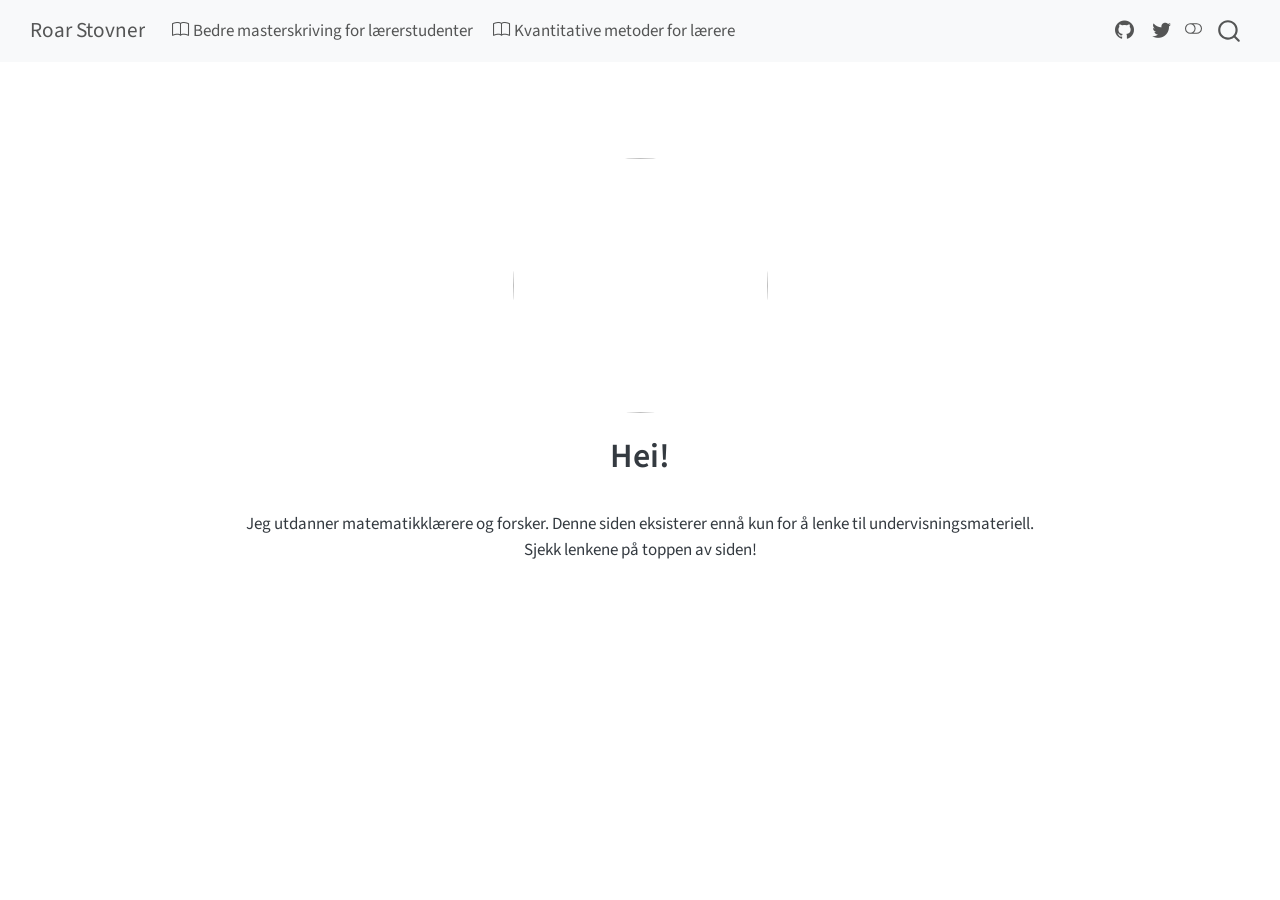
==== index.html @ 8e5c004b "Built site for gh-pages" ====
<!DOCTYPE html>
<html xmlns="http://www.w3.org/1999/xhtml" lang="en" xml:lang="en"><head>

<meta charset="utf-8">
<meta name="generator" content="quarto-1.9.37">

<meta name="viewport" content="width=device-width, initial-scale=1.0, user-scalable=yes">


<title>Roar Stovner</title>
<style>
/* Default styles provided by pandoc.
** See https://pandoc.org/MANUAL.html#variables-for-html for config info.
*/
code{white-space: pre-wrap;}
span.smallcaps{font-variant: small-caps;}
div.columns{display: flex; gap: min(4vw, 1.5em);}
div.column{flex: auto; overflow-x: auto;}
div.hanging-indent{margin-left: 1.5em; text-indent: -1.5em;}
ul.task-list{list-style: none;}
ul.task-list li input[type="checkbox"] {
  width: 0.8em;
  margin: 0 0.8em 0.2em -1em; /* quarto-specific, see https://github.com/quarto-dev/quarto-cli/issues/4556 */ 
  vertical-align: middle;
}
</style>


<script src="site_libs/quarto-nav/quarto-nav.js"></script>
<script src="site_libs/clipboard/clipboard.min.js"></script>
<script src="site_libs/quarto-search/autocomplete.umd.js"></script>
<script src="site_libs/quarto-search/fuse.min.js"></script>
<script src="site_libs/quarto-search/quarto-search.js"></script>
<meta name="quarto:offset" content="./">
<script src="site_libs/quarto-html/quarto.js" type="module"></script>
<script src="site_libs/quarto-html/tabsets/tabsets.js" type="module"></script>
<script src="site_libs/quarto-html/popper.min.js"></script>
<script src="site_libs/quarto-html/tippy.umd.min.js"></script>
<link href="site_libs/quarto-html/tippy.css" rel="stylesheet">
<link href="site_libs/quarto-html/quarto-syntax-highlighting-7f8f88aac4f3542376d5c11b86a4c14d.css" rel="stylesheet" class="quarto-color-scheme" id="quarto-text-highlighting-styles">
<link href="site_libs/quarto-html/quarto-syntax-highlighting-dark-d0ae9245876894da5ac7e18953ecc5cc.css" rel="stylesheet" class="quarto-color-scheme quarto-color-alternate" id="quarto-text-highlighting-styles">
<link href="site_libs/quarto-html/quarto-syntax-highlighting-7f8f88aac4f3542376d5c11b86a4c14d.css" rel="stylesheet" class="quarto-color-scheme-extra" id="quarto-text-highlighting-styles">
<script src="site_libs/bootstrap/bootstrap.min.js"></script>
<link href="site_libs/bootstrap/bootstrap-icons.css" rel="stylesheet">
<link href="site_libs/bootstrap/bootstrap-626e717eda2efb7db4370c2c33bdab78.min.css" rel="stylesheet" append-hash="true" class="quarto-color-scheme" id="quarto-bootstrap" data-mode="light">
<link href="site_libs/bootstrap/bootstrap-dark-c0b99498be2fe02b97cc7f84cbbf6b99.min.css" rel="stylesheet" append-hash="true" class="quarto-color-scheme quarto-color-alternate" id="quarto-bootstrap" data-mode="light">
<link href="site_libs/bootstrap/bootstrap-626e717eda2efb7db4370c2c33bdab78.min.css" rel="stylesheet" append-hash="true" class="quarto-color-scheme-extra" id="quarto-bootstrap" data-mode="light">
<script id="quarto-search-options" type="application/json">{
  "location": "navbar",
  "copy-button": false,
  "collapse-after": 3,
  "panel-placement": "end",
  "type": "overlay",
  "limit": 50,
  "keyboard-shortcut": [
    "f",
    "/",
    "s"
  ],
  "show-item-context": false,
  "language": {
    "search-no-results-text": "No results",
    "search-matching-documents-text": "matching documents",
    "search-copy-link-title": "Copy link to search",
    "search-hide-matches-text": "Hide additional matches",
    "search-more-match-text": "more match in this document",
    "search-more-matches-text": "more matches in this document",
    "search-clear-button-title": "Clear",
    "search-text-placeholder": "",
    "search-detached-cancel-button-title": "Cancel",
    "search-submit-button-title": "Submit",
    "search-label": "Search"
  }
}</script>
<script data-goatcounter="https://masterboka.goatcounter.com/count" async="" src="//gc.zgo.at/count.js"></script>


<link rel="stylesheet" href="styles.css">
</head>

<body class="nav-fixed fullcontent quarto-light"><script id="quarto-html-before-body" type="application/javascript">
    const toggleBodyColorMode = (bsSheetEl) => {
      const mode = bsSheetEl.getAttribute("data-mode");
      const bodyEl = window.document.querySelector("body");
      if (mode === "dark") {
        bodyEl.classList.add("quarto-dark");
        bodyEl.classList.remove("quarto-light");
      } else {
        bodyEl.classList.add("quarto-light");
        bodyEl.classList.remove("quarto-dark");
      }
    }
    const toggleBodyColorPrimary = () => {
      const bsSheetEl = window.document.querySelector("link#quarto-bootstrap:not([rel=disabled-stylesheet])");
      if (bsSheetEl) {
        toggleBodyColorMode(bsSheetEl);
      }
    }
    const setColorSchemeToggle = (alternate) => {
      const toggles = window.document.querySelectorAll('.quarto-color-scheme-toggle');
      for (let i=0; i < toggles.length; i++) {
        const toggle = toggles[i];
        if (toggle) {
          if (alternate) {
            toggle.classList.add("alternate");
          } else {
            toggle.classList.remove("alternate");
          }
        }
      }
    };
    const toggleColorMode = (alternate) => {
      // Switch the stylesheets
      const primaryStylesheets = window.document.querySelectorAll('link.quarto-color-scheme:not(.quarto-color-alternate)');
      const alternateStylesheets = window.document.querySelectorAll('link.quarto-color-scheme.quarto-color-alternate');
      manageTransitions('#quarto-margin-sidebar .nav-link', false);
      if (alternate) {
        // note: dark is layered on light, we don't disable primary!
        enableStylesheet(alternateStylesheets);
        for (const sheetNode of alternateStylesheets) {
          if (sheetNode.id === "quarto-bootstrap") {
            toggleBodyColorMode(sheetNode);
          }
        }
      } else {
        disableStylesheet(alternateStylesheets);
        enableStylesheet(primaryStylesheets)
        toggleBodyColorPrimary();
      }
      manageTransitions('#quarto-margin-sidebar .nav-link', true);
      // Switch the toggles
      setColorSchemeToggle(alternate)
      // Hack to workaround the fact that safari doesn't
      // properly recolor the scrollbar when toggling (#1455)
      if (navigator.userAgent.indexOf('Safari') > 0 && navigator.userAgent.indexOf('Chrome') == -1) {
        manageTransitions("body", false);
        window.scrollTo(0, 1);
        setTimeout(() => {
          window.scrollTo(0, 0);
          manageTransitions("body", true);
        }, 40);
      }
    }
    const disableStylesheet = (stylesheets) => {
      for (let i=0; i < stylesheets.length; i++) {
        const stylesheet = stylesheets[i];
        stylesheet.rel = 'disabled-stylesheet';
      }
    }
    const enableStylesheet = (stylesheets) => {
      for (let i=0; i < stylesheets.length; i++) {
        const stylesheet = stylesheets[i];
        if(stylesheet.rel !== 'stylesheet') { // for Chrome, which will still FOUC without this check
          stylesheet.rel = 'stylesheet';
        }
      }
    }
    const manageTransitions = (selector, allowTransitions) => {
      const els = window.document.querySelectorAll(selector);
      for (let i=0; i < els.length; i++) {
        const el = els[i];
        if (allowTransitions) {
          el.classList.remove('notransition');
        } else {
          el.classList.add('notransition');
        }
      }
    }
    const isFileUrl = () => {
      return window.location.protocol === 'file:';
    }
    const hasAlternateSentinel = () => {
      let styleSentinel = getColorSchemeSentinel();
      if (styleSentinel !== null) {
        return styleSentinel === "alternate";
      } else {
        return false;
      }
    }
    const setStyleSentinel = (alternate) => {
      const value = alternate ? "alternate" : "default";
      if (!isFileUrl()) {
        window.localStorage.setItem("quarto-color-scheme", value);
      } else {
        localAlternateSentinel = value;
      }
    }
    const getColorSchemeSentinel = () => {
      if (!isFileUrl()) {
        const storageValue = window.localStorage.getItem("quarto-color-scheme");
        return storageValue != null ? storageValue : localAlternateSentinel;
      } else {
        return localAlternateSentinel;
      }
    }
    const toggleGiscusIfUsed = (isAlternate, darkModeDefault) => {
      const baseTheme = document.querySelector('#giscus-base-theme')?.value ?? 'light';
      const alternateTheme = document.querySelector('#giscus-alt-theme')?.value ?? 'dark';
      let newTheme = '';
      if(authorPrefersDark) {
        newTheme = isAlternate ? baseTheme : alternateTheme;
      } else {
        newTheme = isAlternate ? alternateTheme : baseTheme;
      }
      const changeGiscusTheme = () => {
        // From: https://github.com/giscus/giscus/issues/336
        const sendMessage = (message) => {
          const iframe = document.querySelector('iframe.giscus-frame');
          if (!iframe) return;
          iframe.contentWindow.postMessage({ giscus: message }, 'https://giscus.app');
        }
        sendMessage({
          setConfig: {
            theme: newTheme
          }
        });
      }
      const isGiscussLoaded = window.document.querySelector('iframe.giscus-frame') !== null;
      if (isGiscussLoaded) {
        changeGiscusTheme();
      }
    };
    const authorPrefersDark = false;
    const darkModeDefault = authorPrefersDark;
      document.querySelector('link#quarto-text-highlighting-styles.quarto-color-scheme-extra').rel = 'disabled-stylesheet';
      document.querySelector('link#quarto-bootstrap.quarto-color-scheme-extra').rel = 'disabled-stylesheet';
    let localAlternateSentinel = darkModeDefault ? 'alternate' : 'default';
    // Dark / light mode switch
    window.quartoToggleColorScheme = () => {
      // Read the current dark / light value
      let toAlternate = !hasAlternateSentinel();
      toggleColorMode(toAlternate);
      setStyleSentinel(toAlternate);
      toggleGiscusIfUsed(toAlternate, darkModeDefault);
      window.dispatchEvent(new Event('resize'));
    };
    // Switch to dark mode if need be
    if (hasAlternateSentinel()) {
      toggleColorMode(true);
    } else {
      toggleColorMode(false);
    }
  </script>

<div id="quarto-search-results"></div>
  <header id="quarto-header" class="headroom fixed-top">
    <nav class="navbar navbar-expand-lg " data-bs-theme="dark">
      <div class="navbar-container container-fluid">
      <div class="navbar-brand-container mx-auto">
    <a class="navbar-brand" href="./index.html">
    <span class="navbar-title">Roar Stovner</span>
    </a>
  </div>
            <div id="quarto-search" class="" title="Search"></div>
          <button class="navbar-toggler" type="button" data-bs-toggle="collapse" data-bs-target="#navbarCollapse" aria-controls="navbarCollapse" role="menu" aria-expanded="false" aria-label="Toggle navigation" onclick="if (window.quartoToggleHeadroom) { window.quartoToggleHeadroom(); }">
  <span class="navbar-toggler-icon"></span>
</button>
          <div class="collapse navbar-collapse" id="navbarCollapse">
            <ul class="navbar-nav navbar-nav-scroll me-auto">
  <li class="nav-item">
    <a class="nav-link" href="https://robast.quarto.pub/masterboka/"> <i class="bi bi-book" role="img">
</i> 
<span class="menu-text">Bedre masterskriving for lærerstudenter</span></a>
  </li>  
  <li class="nav-item">
    <a class="nav-link" href="https://kvant.roarstovner.no"> <i class="bi bi-book" role="img">
</i> 
<span class="menu-text">Kvantitative metoder for lærere</span></a>
  </li>  
</ul>
            <ul class="navbar-nav navbar-nav-scroll ms-auto">
  <li class="nav-item compact">
    <a class="nav-link" href="https://github.com/roarstovner"> <i class="bi bi-github" role="img">
</i> 
<span class="menu-text"></span></a>
  </li>  
  <li class="nav-item compact">
    <a class="nav-link" href="https://bsky.app/profile/roarstovner.bsky.social"> <i class="bi bi-twitter" role="img">
</i> 
<span class="menu-text"></span></a>
  </li>  
</ul>
          </div> <!-- /navcollapse -->
            <div class="quarto-navbar-tools">
  <a href="" class="quarto-color-scheme-toggle quarto-navigation-tool  px-1" onclick="window.quartoToggleColorScheme(); return false;" title="Toggle dark mode"><i class="bi"></i></a>
</div>
      </div> <!-- /container-fluid -->
    </nav>
</header>
<!-- content -->
<div id="quarto-content" class="quarto-container page-columns page-rows-contents page-layout-article page-navbar">
<!-- sidebar -->
<!-- margin-sidebar -->
    
<!-- main -->
<div class="quarto-about-jolla">
  <img src="roarbs-press-crop.jpg" class="about-image
  round " style="height: 15em; width: 15em;">
 <header id="title-block-header" class="quarto-title-block default">
<div class="quarto-title">
<h1 class="title">Hei!</h1>
</div>
<div class="quarto-title-meta">
  </div>
</header><main class="content" id="quarto-document-content">

<p>Jeg utdanner matematikklærere og forsker. Denne siden eksisterer ennå kun for å lenke til undervisningsmateriell. Sjekk lenkene på toppen av siden!</p>


</main>  
</div>
 <!-- /main -->
<script id="quarto-html-after-body" type="application/javascript">
  window.document.addEventListener("DOMContentLoaded", function (event) {
    // Ensure there is a toggle, if there isn't float one in the top right
    if (window.document.querySelector('.quarto-color-scheme-toggle') === null) {
      const a = window.document.createElement('a');
      a.classList.add('top-right');
      a.classList.add('quarto-color-scheme-toggle');
      a.href = "";
      a.onclick = function() { try { window.quartoToggleColorScheme(); } catch {} return false; };
      const i = window.document.createElement("i");
      i.classList.add('bi');
      a.appendChild(i);
      window.document.body.appendChild(a);
    }
    setColorSchemeToggle(hasAlternateSentinel())
    const isCodeAnnotation = (el) => {
      for (const clz of el.classList) {
        if (clz.startsWith('code-annotation-')) {                     
          return true;
        }
      }
      return false;
    }
    const onCopySuccess = function(e) {
      // button target
      const button = e.trigger;
      // don't keep focus
      button.blur();
      // flash "checked"
      button.classList.add('code-copy-button-checked');
      var currentTitle = button.getAttribute("title");
      button.setAttribute("title", "Copied!");
      let tooltip;
      if (window.bootstrap) {
        button.setAttribute("data-bs-toggle", "tooltip");
        button.setAttribute("data-bs-placement", "left");
        button.setAttribute("data-bs-title", "Copied!");
        tooltip = new bootstrap.Tooltip(button, 
          { trigger: "manual", 
            customClass: "code-copy-button-tooltip",
            offset: [0, -8]});
        tooltip.show();    
      }
      setTimeout(function() {
        if (tooltip) {
          tooltip.hide();
          button.removeAttribute("data-bs-title");
          button.removeAttribute("data-bs-toggle");
          button.removeAttribute("data-bs-placement");
        }
        button.setAttribute("title", currentTitle);
        button.classList.remove('code-copy-button-checked');
      }, 1000);
      // clear code selection
      e.clearSelection();
    }
    const getTextToCopy = function(trigger) {
      const outerScaffold = trigger.parentElement.cloneNode(true);
      const codeEl = outerScaffold.querySelector('code');
      for (const childEl of codeEl.children) {
        if (isCodeAnnotation(childEl)) {
          childEl.remove();
        }
      }
      return codeEl.innerText;
    }
    const clipboard = new window.ClipboardJS('.code-copy-button:not([data-in-quarto-modal])', {
      text: getTextToCopy
    });
    clipboard.on('success', onCopySuccess);
    if (window.document.getElementById('quarto-embedded-source-code-modal')) {
      const clipboardModal = new window.ClipboardJS('.code-copy-button[data-in-quarto-modal]', {
        text: getTextToCopy,
        container: window.document.getElementById('quarto-embedded-source-code-modal')
      });
      clipboardModal.on('success', onCopySuccess);
    }
      var localhostRegex = new RegExp(/^(?:http|https):\/\/localhost\:?[0-9]*\//);
      var mailtoRegex = new RegExp(/^mailto:/);
        var filterRegex = new RegExp("https:\/\/roarstovner\.no");
      var isInternal = (href) => {
          return filterRegex.test(href) || localhostRegex.test(href) || mailtoRegex.test(href);
      }
      // Inspect non-navigation links and adorn them if external
     var links = window.document.querySelectorAll('a[href]:not(.nav-link):not(.navbar-brand):not(.toc-action):not(.sidebar-link):not(.sidebar-item-toggle):not(.pagination-link):not(.no-external):not([aria-hidden]):not(.dropdown-item):not(.quarto-navigation-tool):not(.about-link)');
      for (var i=0; i<links.length; i++) {
        const link = links[i];
        if (!isInternal(link.href)) {
          // undo the damage that might have been done by quarto-nav.js in the case of
          // links that we want to consider external
          if (link.dataset.originalHref !== undefined) {
            link.href = link.dataset.originalHref;
          }
        }
      }
    function tippyHover(el, contentFn, onTriggerFn, onUntriggerFn) {
      const config = {
        allowHTML: true,
        maxWidth: 500,
        delay: 100,
        arrow: false,
        appendTo: function(el) {
            return el.parentElement;
        },
        interactive: true,
        interactiveBorder: 10,
        theme: 'quarto',
        placement: 'bottom-start',
      };
      if (contentFn) {
        config.content = contentFn;
      }
      if (onTriggerFn) {
        config.onTrigger = onTriggerFn;
      }
      if (onUntriggerFn) {
        config.onUntrigger = onUntriggerFn;
      }
      window.tippy(el, config); 
    }
    const noterefs = window.document.querySelectorAll('a[role="doc-noteref"]');
    for (var i=0; i<noterefs.length; i++) {
      const ref = noterefs[i];
      tippyHover(ref, function() {
        // use id or data attribute instead here
        let href = ref.getAttribute('data-footnote-href') || ref.getAttribute('href');
        try { href = new URL(href).hash; } catch {}
        const id = href.replace(/^#\/?/, "");
        const note = window.document.getElementById(id);
        if (note) {
          return note.innerHTML;
        } else {
          return "";
        }
      });
    }
    const xrefs = window.document.querySelectorAll('a.quarto-xref');
    const processXRef = (id, note) => {
      // Strip column container classes
      const stripColumnClz = (el) => {
        el.classList.remove("page-full", "page-columns");
        if (el.children) {
          for (const child of el.children) {
            stripColumnClz(child);
          }
        }
      }
      stripColumnClz(note)
      if (id === null || id.startsWith('sec-')) {
        // Special case sections, only their first couple elements
        const container = document.createElement("div");
        if (note.children && note.children.length > 2) {
          container.appendChild(note.children[0].cloneNode(true));
          for (let i = 1; i < note.children.length; i++) {
            const child = note.children[i];
            if (child.tagName === "P" && child.innerText === "") {
              continue;
            } else {
              container.appendChild(child.cloneNode(true));
              break;
            }
          }
          if (window.Quarto?.typesetMath) {
            window.Quarto.typesetMath(container);
          }
          return container.innerHTML
        } else {
          if (window.Quarto?.typesetMath) {
            window.Quarto.typesetMath(note);
          }
          return note.innerHTML;
        }
      } else {
        // Remove any anchor links if they are present
        const anchorLink = note.querySelector('a.anchorjs-link');
        if (anchorLink) {
          anchorLink.remove();
        }
        if (window.Quarto?.typesetMath) {
          window.Quarto.typesetMath(note);
        }
        if (note.classList.contains("callout")) {
          return note.outerHTML;
        } else {
          return note.innerHTML;
        }
      }
    }
    for (var i=0; i<xrefs.length; i++) {
      const xref = xrefs[i];
      tippyHover(xref, undefined, function(instance) {
        instance.disable();
        let url = xref.getAttribute('href');
        let hash = undefined; 
        if (url.startsWith('#')) {
          hash = url;
        } else {
          try { hash = new URL(url).hash; } catch {}
        }
        if (hash) {
          const id = hash.replace(/^#\/?/, "");
          const note = window.document.getElementById(id);
          if (note !== null) {
            try {
              const html = processXRef(id, note.cloneNode(true));
              instance.setContent(html);
            } finally {
              instance.enable();
              instance.show();
            }
          } else {
            // See if we can fetch this
            fetch(url.split('#')[0])
            .then(res => res.text())
            .then(html => {
              const parser = new DOMParser();
              const htmlDoc = parser.parseFromString(html, "text/html");
              const note = htmlDoc.getElementById(id);
              if (note !== null) {
                const html = processXRef(id, note);
                instance.setContent(html);
              } 
            }).finally(() => {
              instance.enable();
              instance.show();
            });
          }
        } else {
          // See if we can fetch a full url (with no hash to target)
          // This is a special case and we should probably do some content thinning / targeting
          fetch(url)
          .then(res => res.text())
          .then(html => {
            const parser = new DOMParser();
            const htmlDoc = parser.parseFromString(html, "text/html");
            const note = htmlDoc.querySelector('main.content');
            if (note !== null) {
              // This should only happen for chapter cross references
              // (since there is no id in the URL)
              // remove the first header
              if (note.children.length > 0 && note.children[0].tagName === "HEADER") {
                note.children[0].remove();
              }
              const html = processXRef(null, note);
              instance.setContent(html);
            } 
          }).finally(() => {
            instance.enable();
            instance.show();
          });
        }
      }, function(instance) {
      });
    }
        let selectedAnnoteEl;
        const selectorForAnnotation = ( cell, annotation) => {
          let cellAttr = 'data-code-cell="' + cell + '"';
          let lineAttr = 'data-code-annotation="' +  annotation + '"';
          const selector = 'span[' + cellAttr + '][' + lineAttr + ']';
          return selector;
        }
        const selectCodeLines = (annoteEl) => {
          const doc = window.document;
          const targetCell = annoteEl.getAttribute("data-target-cell");
          const targetAnnotation = annoteEl.getAttribute("data-target-annotation");
          const annoteSpan = window.document.querySelector(selectorForAnnotation(targetCell, targetAnnotation));
          const lines = annoteSpan.getAttribute("data-code-lines").split(",");
          const lineIds = lines.map((line) => {
            return targetCell + "-" + line;
          })
          let top = null;
          let height = null;
          let parent = null;
          if (lineIds.length > 0) {
              //compute the position of the single el (top and bottom and make a div)
              const el = window.document.getElementById(lineIds[0]);
              top = el.offsetTop;
              height = el.offsetHeight;
              parent = el.parentElement.parentElement;
            if (lineIds.length > 1) {
              const lastEl = window.document.getElementById(lineIds[lineIds.length - 1]);
              const bottom = lastEl.offsetTop + lastEl.offsetHeight;
              height = bottom - top;
            }
            if (top !== null && height !== null && parent !== null) {
              // cook up a div (if necessary) and position it 
              let div = window.document.getElementById("code-annotation-line-highlight");
              if (div === null) {
                div = window.document.createElement("div");
                div.setAttribute("id", "code-annotation-line-highlight");
                div.style.position = 'absolute';
                parent.appendChild(div);
              }
              div.style.top = top - 2 + "px";
              div.style.height = height + 4 + "px";
              div.style.left = 0;
              let gutterDiv = window.document.getElementById("code-annotation-line-highlight-gutter");
              if (gutterDiv === null) {
                gutterDiv = window.document.createElement("div");
                gutterDiv.setAttribute("id", "code-annotation-line-highlight-gutter");
                gutterDiv.style.position = 'absolute';
                const codeCell = window.document.getElementById(targetCell);
                const gutter = codeCell.querySelector('.code-annotation-gutter');
                gutter.appendChild(gutterDiv);
              }
              gutterDiv.style.top = top - 2 + "px";
              gutterDiv.style.height = height + 4 + "px";
            }
            selectedAnnoteEl = annoteEl;
          }
        };
        const unselectCodeLines = () => {
          const elementsIds = ["code-annotation-line-highlight", "code-annotation-line-highlight-gutter"];
          elementsIds.forEach((elId) => {
            const div = window.document.getElementById(elId);
            if (div) {
              div.remove();
            }
          });
          selectedAnnoteEl = undefined;
        };
          // Handle positioning of the toggle
      window.addEventListener(
        "resize",
        throttle(() => {
          elRect = undefined;
          if (selectedAnnoteEl) {
            selectCodeLines(selectedAnnoteEl);
          }
        }, 10)
      );
      function throttle(fn, ms) {
      let throttle = false;
      let timer;
        return (...args) => {
          if(!throttle) { // first call gets through
              fn.apply(this, args);
              throttle = true;
          } else { // all the others get throttled
              if(timer) clearTimeout(timer); // cancel #2
              timer = setTimeout(() => {
                fn.apply(this, args);
                timer = throttle = false;
              }, ms);
          }
        };
      }
        // Attach click handler to the DT
        const annoteDls = window.document.querySelectorAll('dt[data-target-cell]');
        for (const annoteDlNode of annoteDls) {
          annoteDlNode.addEventListener('click', (event) => {
            const clickedEl = event.target;
            if (clickedEl !== selectedAnnoteEl) {
              unselectCodeLines();
              const activeEl = window.document.querySelector('dt[data-target-cell].code-annotation-active');
              if (activeEl) {
                activeEl.classList.remove('code-annotation-active');
              }
              selectCodeLines(clickedEl);
              clickedEl.classList.add('code-annotation-active');
            } else {
              // Unselect the line
              unselectCodeLines();
              clickedEl.classList.remove('code-annotation-active');
            }
          });
        }
    const findCites = (el) => {
      const parentEl = el.parentElement;
      if (parentEl) {
        const cites = parentEl.dataset.cites;
        if (cites) {
          return {
            el,
            cites: cites.split(' ')
          };
        } else {
          return findCites(el.parentElement)
        }
      } else {
        return undefined;
      }
    };
    var bibliorefs = window.document.querySelectorAll('a[role="doc-biblioref"]');
    for (var i=0; i<bibliorefs.length; i++) {
      const ref = bibliorefs[i];
      const citeInfo = findCites(ref);
      if (citeInfo) {
        tippyHover(citeInfo.el, function() {
          var popup = window.document.createElement('div');
          citeInfo.cites.forEach(function(cite) {
            var citeDiv = window.document.createElement('div');
            citeDiv.classList.add('hanging-indent');
            citeDiv.classList.add('csl-entry');
            var biblioDiv = window.document.getElementById('ref-' + cite);
            if (biblioDiv) {
              citeDiv.innerHTML = biblioDiv.innerHTML;
            }
            popup.appendChild(citeDiv);
          });
          return popup.innerHTML;
        });
      }
    }
  });
  </script>
</div> <!-- /content -->




</body></html>
---- site_libs/quarto-html/quarto-syntax-highlighting-7f8f88aac4f3542376d5c11b86a4c14d.css ----
/* quarto syntax highlight colors */
:root {
  --quarto-hl-ot-color: #003B4F;
  --quarto-hl-at-color: #657422;
  --quarto-hl-ss-color: #20794D;
  --quarto-hl-an-color: #5E5E5E;
  --quarto-hl-fu-color: #4758AB;
  --quarto-hl-st-color: #20794D;
  --quarto-hl-cf-color: #003B4F;
  --quarto-hl-op-color: #5E5E5E;
  --quarto-hl-er-color: #AD0000;
  --quarto-hl-bn-color: #AD0000;
  --quarto-hl-al-color: #AD0000;
  --quarto-hl-va-color: #111111;
  --quarto-hl-bu-color: inherit;
  --quarto-hl-ex-color: inherit;
  --quarto-hl-pp-color: #AD0000;
  --quarto-hl-in-color: #5E5E5E;
  --quarto-hl-vs-color: #20794D;
  --quarto-hl-wa-color: #5E5E5E;
  --quarto-hl-do-color: #5E5E5E;
  --quarto-hl-im-color: #00769E;
  --quarto-hl-ch-color: #20794D;
  --quarto-hl-dt-color: #AD0000;
  --quarto-hl-fl-color: #AD0000;
  --quarto-hl-co-color: #5E5E5E;
  --quarto-hl-cv-color: #5E5E5E;
  --quarto-hl-cn-color: #8f5902;
  --quarto-hl-sc-color: #5E5E5E;
  --quarto-hl-dv-color: #AD0000;
  --quarto-hl-kw-color: #003B4F;
}

/* other quarto variables */
:root {
  --quarto-font-monospace: SFMono-Regular, Menlo, Monaco, Consolas, "Liberation Mono", "Courier New", monospace;
}

/* syntax highlight based on Pandoc's rules */
pre > code.sourceCode > span {
  color: #003B4F;
}

code.sourceCode > span {
  color: #003B4F;
}

div.sourceCode,
div.sourceCode pre.sourceCode {
  color: #003B4F;
}

/* Normal */
code span {
  color: #003B4F;
}

/* Alert */
code span.al {
  color: #AD0000;
  font-style: inherit;
}

/* Annotation */
code span.an {
  color: #5E5E5E;
  font-style: inherit;
}

/* Attribute */
code span.at {
  color: #657422;
  font-style: inherit;
}

/* BaseN */
code span.bn {
  color: #AD0000;
  font-style: inherit;
}

/* BuiltIn */
code span.bu {
  font-style: inherit;
}

/* ControlFlow */
code span.cf {
  color: #003B4F;
  font-weight: bold;
  font-style: inherit;
}

/* Char */
code span.ch {
  color: #20794D;
  font-style: inherit;
}

/* Constant */
code span.cn {
  color: #8f5902;
  font-style: inherit;
}

/* Comment */
code span.co {
  color: #5E5E5E;
  font-style: inherit;
}

/* CommentVar */
code span.cv {
  color: #5E5E5E;
  font-style: italic;
}

/* Documentation */
code span.do {
  color: #5E5E5E;
  font-style: italic;
}

/* DataType */
code span.dt {
  color: #AD0000;
  font-style: inherit;
}

/* DecVal */
code span.dv {
  color: #AD0000;
  font-style: inherit;
}

/* Error */
code span.er {
  color: #AD0000;
  font-style: inherit;
}

/* Extension */
code span.ex {
  font-style: inherit;
}

/* Float */
code span.fl {
  color: #AD0000;
  font-style: inherit;
}

/* Function */
code span.fu {
  color: #4758AB;
  font-style: inherit;
}

/* Import */
code span.im {
  color: #00769E;
  font-style: inherit;
}

/* Information */
code span.in {
  color: #5E5E5E;
  font-style: inherit;
}

/* Keyword */
code span.kw {
  color: #003B4F;
  font-weight: bold;
  font-style: inherit;
}

/* Operator */
code span.op {
  color: #5E5E5E;
  font-style: inherit;
}

/* Other */
code span.ot {
  color: #003B4F;
  font-style: inherit;
}

/* Preprocessor */
code span.pp {
  color: #AD0000;
  font-style: inherit;
}

/* SpecialChar */
code span.sc {
  color: #5E5E5E;
  font-style: inherit;
}

/* SpecialString */
code span.ss {
  color: #20794D;
  font-style: inherit;
}

/* String */
code span.st {
  color: #20794D;
  font-style: inherit;
}

/* Variable */
code span.va {
  color: #111111;
  font-style: inherit;
}

/* VerbatimString */
code span.vs {
  color: #20794D;
  font-style: inherit;
}

/* Warning */
code span.wa {
  color: #5E5E5E;
  font-style: italic;
}

.prevent-inlining {
  content: "</";
}

/*# sourceMappingURL=789ad8cd35626ba772517505b42a116e.css.map */
---- site_libs/quarto-html/quarto-syntax-highlighting-dark-d0ae9245876894da5ac7e18953ecc5cc.css ----
/* quarto syntax highlight colors */
:root {
  --quarto-hl-al-color: #f07178;
  --quarto-hl-an-color: #d4d0ab;
  --quarto-hl-at-color: #00e0e0;
  --quarto-hl-bn-color: #d4d0ab;
  --quarto-hl-bu-color: #abe338;
  --quarto-hl-ch-color: #abe338;
  --quarto-hl-co-color: #f8f8f2;
  --quarto-hl-cv-color: #ffd700;
  --quarto-hl-cn-color: #ffd700;
  --quarto-hl-cf-color: #ffa07a;
  --quarto-hl-dt-color: #ffa07a;
  --quarto-hl-dv-color: #d4d0ab;
  --quarto-hl-do-color: #f8f8f2;
  --quarto-hl-er-color: #f07178;
  --quarto-hl-ex-color: #00e0e0;
  --quarto-hl-fl-color: #d4d0ab;
  --quarto-hl-fu-color: #ffa07a;
  --quarto-hl-im-color: #abe338;
  --quarto-hl-in-color: #d4d0ab;
  --quarto-hl-kw-color: #ffa07a;
  --quarto-hl-op-color: #ffa07a;
  --quarto-hl-ot-color: #00e0e0;
  --quarto-hl-pp-color: #dcc6e0;
  --quarto-hl-re-color: #00e0e0;
  --quarto-hl-sc-color: #abe338;
  --quarto-hl-ss-color: #abe338;
  --quarto-hl-st-color: #abe338;
  --quarto-hl-va-color: #00e0e0;
  --quarto-hl-vs-color: #abe338;
  --quarto-hl-wa-color: #dcc6e0;
}

/* other quarto variables */
:root {
  --quarto-font-monospace: SFMono-Regular, Menlo, Monaco, Consolas, "Liberation Mono", "Courier New", monospace;
}

/* syntax highlight based on Pandoc's rules */
pre > code.sourceCode > span {
  color: #f8f8f2;
}

code.sourceCode > span {
  color: #f8f8f2;
}

div.sourceCode,
div.sourceCode pre.sourceCode {
  color: #f8f8f2;
}

/* Normal */
code span {
  color: #f8f8f2;
}

/* Alert */
code span.al {
  color: #f07178;
}

/* Annotation */
code span.an {
  color: #d4d0ab;
}

/* Attribute */
code span.at {
  color: #00e0e0;
}

/* BaseN */
code span.bn {
  color: #d4d0ab;
}

/* BuiltIn */
code span.bu {
  color: #abe338;
}

/* ControlFlow */
code span.cf {
  font-weight: bold;
  color: #ffa07a;
}

/* Char */
code span.ch {
  color: #abe338;
}

/* Constant */
code span.cn {
  color: #ffd700;
}

/* Comment */
code span.co {
  font-style: italic;
  color: #f8f8f2;
}

/* CommentVar */
code span.cv {
  color: #ffd700;
}

/* Documentation */
code span.do {
  color: #f8f8f2;
}

/* DataType */
code span.dt {
  color: #ffa07a;
}

/* DecVal */
code span.dv {
  color: #d4d0ab;
}

/* Error */
code span.er {
  color: #f07178;
  text-decoration: underline;
}

/* Extension */
code span.ex {
  font-weight: bold;
  color: #00e0e0;
}

/* Float */
code span.fl {
  color: #d4d0ab;
}

/* Function */
code span.fu {
  color: #ffa07a;
}

/* Import */
code span.im {
  color: #abe338;
}

/* Information */
code span.in {
  color: #d4d0ab;
}

/* Keyword */
code span.kw {
  font-weight: bold;
  color: #ffa07a;
}

/* Operator */
code span.op {
  color: #ffa07a;
}

/* Other */
code span.ot {
  color: #00e0e0;
}

/* Preprocessor */
code span.pp {
  color: #dcc6e0;
}

/* RegionMarker */
code span.re {
  background-color: #f8f8f2;
  color: #00e0e0;
}

/* SpecialChar */
code span.sc {
  color: #abe338;
}

/* SpecialString */
code span.ss {
  color: #abe338;
}

/* String */
code span.st {
  color: #abe338;
}

/* Variable */
code span.va {
  color: #00e0e0;
}

/* VerbatimString */
code span.vs {
  color: #abe338;
}

/* Warning */
code span.wa {
  color: #dcc6e0;
}

.prevent-inlining {
  content: "</";
}

/*# sourceMappingURL=e2dac9153eaf3c552d5043f9565d03d7.css.map */
---- site_libs/quarto-html/quarto-syntax-highlighting-7f8f88aac4f3542376d5c11b86a4c14d.css ----
/* quarto syntax highlight colors */
:root {
  --quarto-hl-ot-color: #003B4F;
  --quarto-hl-at-color: #657422;
  --quarto-hl-ss-color: #20794D;
  --quarto-hl-an-color: #5E5E5E;
  --quarto-hl-fu-color: #4758AB;
  --quarto-hl-st-color: #20794D;
  --quarto-hl-cf-color: #003B4F;
  --quarto-hl-op-color: #5E5E5E;
  --quarto-hl-er-color: #AD0000;
  --quarto-hl-bn-color: #AD0000;
  --quarto-hl-al-color: #AD0000;
  --quarto-hl-va-color: #111111;
  --quarto-hl-bu-color: inherit;
  --quarto-hl-ex-color: inherit;
  --quarto-hl-pp-color: #AD0000;
  --quarto-hl-in-color: #5E5E5E;
  --quarto-hl-vs-color: #20794D;
  --quarto-hl-wa-color: #5E5E5E;
  --quarto-hl-do-color: #5E5E5E;
  --quarto-hl-im-color: #00769E;
  --quarto-hl-ch-color: #20794D;
  --quarto-hl-dt-color: #AD0000;
  --quarto-hl-fl-color: #AD0000;
  --quarto-hl-co-color: #5E5E5E;
  --quarto-hl-cv-color: #5E5E5E;
  --quarto-hl-cn-color: #8f5902;
  --quarto-hl-sc-color: #5E5E5E;
  --quarto-hl-dv-color: #AD0000;
  --quarto-hl-kw-color: #003B4F;
}

/* other quarto variables */
:root {
  --quarto-font-monospace: SFMono-Regular, Menlo, Monaco, Consolas, "Liberation Mono", "Courier New", monospace;
}

/* syntax highlight based on Pandoc's rules */
pre > code.sourceCode > span {
  color: #003B4F;
}

code.sourceCode > span {
  color: #003B4F;
}

div.sourceCode,
div.sourceCode pre.sourceCode {
  color: #003B4F;
}

/* Normal */
code span {
  color: #003B4F;
}

/* Alert */
code span.al {
  color: #AD0000;
  font-style: inherit;
}

/* Annotation */
code span.an {
  color: #5E5E5E;
  font-style: inherit;
}

/* Attribute */
code span.at {
  color: #657422;
  font-style: inherit;
}

/* BaseN */
code span.bn {
  color: #AD0000;
  font-style: inherit;
}

/* BuiltIn */
code span.bu {
  font-style: inherit;
}

/* ControlFlow */
code span.cf {
  color: #003B4F;
  font-weight: bold;
  font-style: inherit;
}

/* Char */
code span.ch {
  color: #20794D;
  font-style: inherit;
}

/* Constant */
code span.cn {
  color: #8f5902;
  font-style: inherit;
}

/* Comment */
code span.co {
  color: #5E5E5E;
  font-style: inherit;
}

/* CommentVar */
code span.cv {
  color: #5E5E5E;
  font-style: italic;
}

/* Documentation */
code span.do {
  color: #5E5E5E;
  font-style: italic;
}

/* DataType */
code span.dt {
  color: #AD0000;
  font-style: inherit;
}

/* DecVal */
code span.dv {
  color: #AD0000;
  font-style: inherit;
}

/* Error */
code span.er {
  color: #AD0000;
  font-style: inherit;
}

/* Extension */
code span.ex {
  font-style: inherit;
}

/* Float */
code span.fl {
  color: #AD0000;
  font-style: inherit;
}

/* Function */
code span.fu {
  color: #4758AB;
  font-style: inherit;
}

/* Import */
code span.im {
  color: #00769E;
  font-style: inherit;
}

/* Information */
code span.in {
  color: #5E5E5E;
  font-style: inherit;
}

/* Keyword */
code span.kw {
  color: #003B4F;
  font-weight: bold;
  font-style: inherit;
}

/* Operator */
code span.op {
  color: #5E5E5E;
  font-style: inherit;
}

/* Other */
code span.ot {
  color: #003B4F;
  font-style: inherit;
}

/* Preprocessor */
code span.pp {
  color: #AD0000;
  font-style: inherit;
}

/* SpecialChar */
code span.sc {
  color: #5E5E5E;
  font-style: inherit;
}

/* SpecialString */
code span.ss {
  color: #20794D;
  font-style: inherit;
}

/* String */
code span.st {
  color: #20794D;
  font-style: inherit;
}

/* Variable */
code span.va {
  color: #111111;
  font-style: inherit;
}

/* VerbatimString */
code span.vs {
  color: #20794D;
  font-style: inherit;
}

/* Warning */
code span.wa {
  color: #5E5E5E;
  font-style: italic;
}

.prevent-inlining {
  content: "</";
}

/*# sourceMappingURL=789ad8cd35626ba772517505b42a116e.css.map */
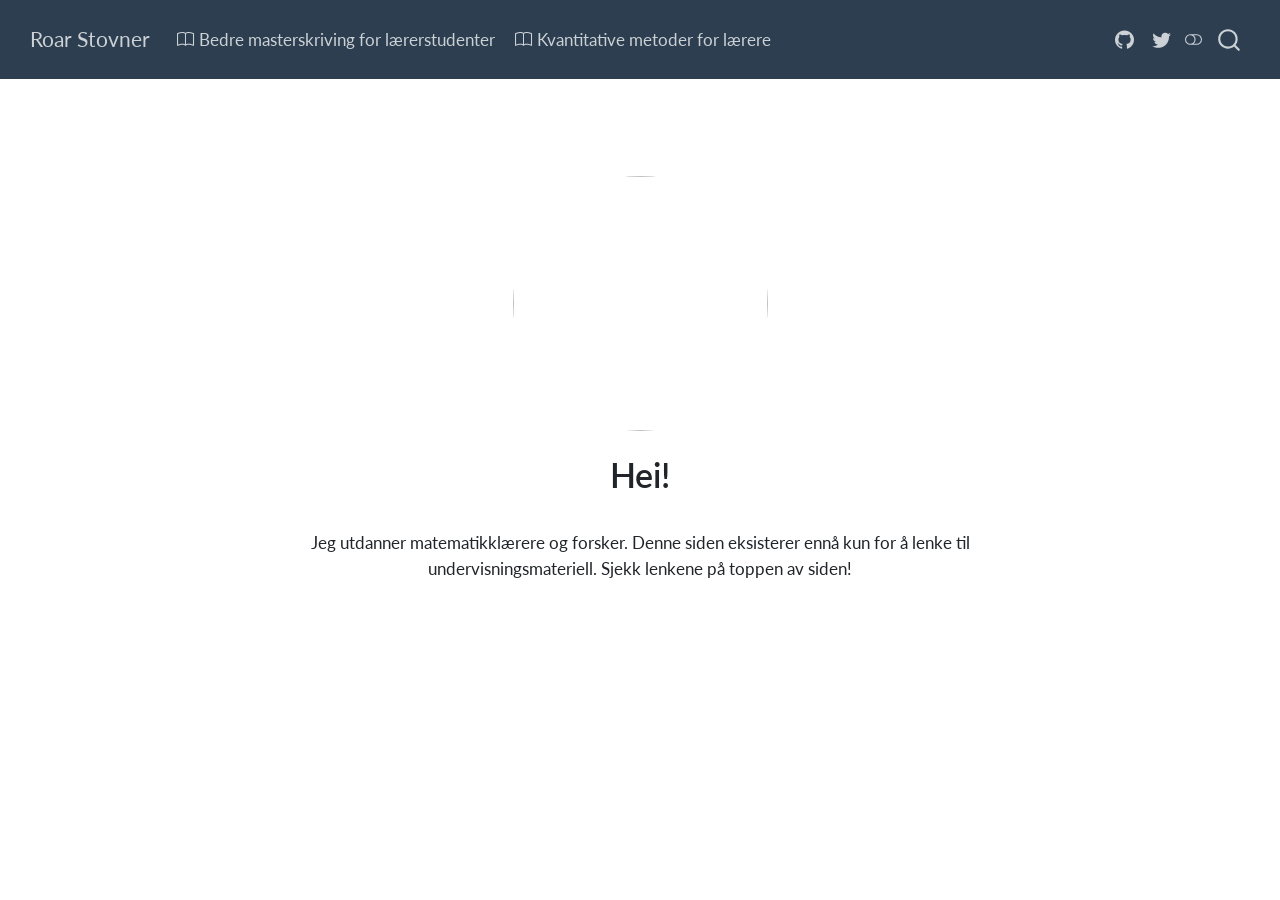
==== commit aaea64bf: "Built site for gh-pages" ====
--- a/index.html
+++ b/index.html
@@ -42,9 +42,9 @@
 <link href="site_libs/quarto-html/quarto-syntax-highlighting-7f8f88aac4f3542376d5c11b86a4c14d.css" rel="stylesheet" class="quarto-color-scheme-extra" id="quarto-text-highlighting-styles">
 <script src="site_libs/bootstrap/bootstrap.min.js"></script>
 <link href="site_libs/bootstrap/bootstrap-icons.css" rel="stylesheet">
-<link href="site_libs/bootstrap/bootstrap-626e717eda2efb7db4370c2c33bdab78.min.css" rel="stylesheet" append-hash="true" class="quarto-color-scheme" id="quarto-bootstrap" data-mode="light">
-<link href="site_libs/bootstrap/bootstrap-dark-c0b99498be2fe02b97cc7f84cbbf6b99.min.css" rel="stylesheet" append-hash="true" class="quarto-color-scheme quarto-color-alternate" id="quarto-bootstrap" data-mode="light">
-<link href="site_libs/bootstrap/bootstrap-626e717eda2efb7db4370c2c33bdab78.min.css" rel="stylesheet" append-hash="true" class="quarto-color-scheme-extra" id="quarto-bootstrap" data-mode="light">
+<link href="site_libs/bootstrap/bootstrap-a8e8ac578ecaa2f5cc24938297bc93f6.min.css" rel="stylesheet" append-hash="true" class="quarto-color-scheme" id="quarto-bootstrap" data-mode="light">
+<link href="site_libs/bootstrap/bootstrap-dark-f7e3785b73da839ea42cb77558245863.min.css" rel="stylesheet" append-hash="true" class="quarto-color-scheme quarto-color-alternate" id="quarto-bootstrap" data-mode="dark">
+<link href="site_libs/bootstrap/bootstrap-a8e8ac578ecaa2f5cc24938297bc93f6.min.css" rel="stylesheet" append-hash="true" class="quarto-color-scheme-extra" id="quarto-bootstrap" data-mode="light">
 <script id="quarto-search-options" type="application/json">{
   "location": "navbar",
   "copy-button": false,
@@ -258,7 +258,7 @@
           <div class="collapse navbar-collapse" id="navbarCollapse">
             <ul class="navbar-nav navbar-nav-scroll me-auto">
   <li class="nav-item">
-    <a class="nav-link" href="https://robast.quarto.pub/masterboka/"> <i class="bi bi-book" role="img">
+    <a class="nav-link" href="https://masterboka.roarstovner.no"> <i class="bi bi-book" role="img">
 </i> 
 <span class="menu-text">Bedre masterskriving for lærerstudenter</span></a>
   </li>  
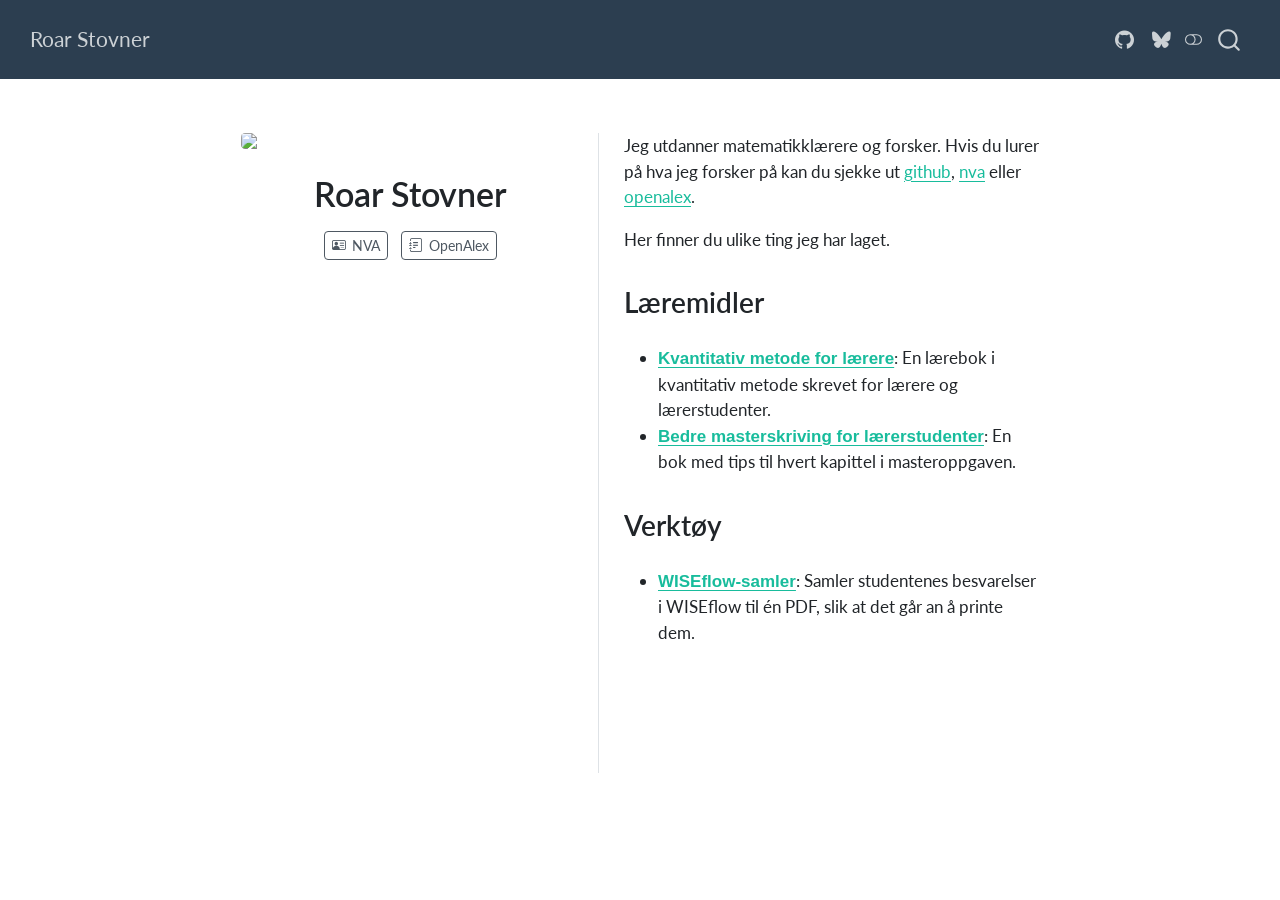
==== commit 148b1fa2: "Built site for gh-pages" ====
--- a/index.html
+++ b/index.html
@@ -72,7 +72,7 @@
     "search-label": "Search"
   }
 }</script>
-<script data-goatcounter="https://masterboka.goatcounter.com/count" async="" src="//gc.zgo.at/count.js"></script>
+<script data-goatcounter="https://roarstovner.goatcounter.com/count" async="" src="//gc.zgo.at/count.js"></script>
 
 
 <link rel="stylesheet" href="styles.css">
@@ -256,18 +256,6 @@
   <span class="navbar-toggler-icon"></span>
 </button>
           <div class="collapse navbar-collapse" id="navbarCollapse">
-            <ul class="navbar-nav navbar-nav-scroll me-auto">
-  <li class="nav-item">
-    <a class="nav-link" href="https://masterboka.roarstovner.no"> <i class="bi bi-book" role="img">
-</i> 
-<span class="menu-text">Bedre masterskriving for lærerstudenter</span></a>
-  </li>  
-  <li class="nav-item">
-    <a class="nav-link" href="https://kvant.roarstovner.no"> <i class="bi bi-book" role="img">
-</i> 
-<span class="menu-text">Kvantitative metoder for lærere</span></a>
-  </li>  
-</ul>
             <ul class="navbar-nav navbar-nav-scroll ms-auto">
   <li class="nav-item compact">
     <a class="nav-link" href="https://github.com/roarstovner"> <i class="bi bi-github" role="img">
@@ -275,7 +263,7 @@
 <span class="menu-text"></span></a>
   </li>  
   <li class="nav-item compact">
-    <a class="nav-link" href="https://bsky.app/profile/roarstovner.bsky.social"> <i class="bi bi-twitter" role="img">
+    <a class="nav-link" href="https://bsky.app/profile/roarstovner.bsky.social"> <i class="bi bi-bluesky" role="img">
 </i> 
 <span class="menu-text"></span></a>
   </li>  
@@ -293,21 +281,48 @@
 <!-- margin-sidebar -->
     
 <!-- main -->
-<div class="quarto-about-jolla">
-  <img src="roarbs-press-crop.jpg" class="about-image
-  round " style="height: 15em; width: 15em;">
- <header id="title-block-header" class="quarto-title-block default">
+<div class="quarto-about-trestles">
+  <div class="about-entity">
+    <img src="roarbs-press-crop.jpg" class="about-image
+  rounded " style="width: 20em;">
+<header id="title-block-header" class="quarto-title-block default">
 <div class="quarto-title">
-<h1 class="title">Hei!</h1>
+<h1 class="title">Roar Stovner</h1>
 </div>
 <div class="quarto-title-meta">
   </div>
-</header><main class="content" id="quarto-document-content">
-
-<p>Jeg utdanner matematikklærere og forsker. Denne siden eksisterer ennå kun for å lenke til undervisningsmateriell. Sjekk lenkene på toppen av siden!</p>
-
-
-</main>  
+</header>
+    <div class="about-links">
+  <a href="https://nva.sikt.no/research-profile/788603" class="about-link" rel="" target="">
+    <i class="bi bi-person-vcard"></i>
+     <span class="about-link-text">NVA</span>
+  </a>
+  <a href="https://openalex.org/authors/a5025831405" class="about-link" rel="" target="">
+    <i class="bi bi-journal-text"></i>
+     <span class="about-link-text">OpenAlex</span>
+  </a>
+</div>
+  </div>
+  <div class="about-contents"><main class="content" id="quarto-document-content">
+
+<p>Jeg utdanner matematikklærere og forsker. Hvis du lurer på hva jeg forsker på kan du sjekke ut <a href="https://github.com/roarstovner">github</a>, <a href="https://nva.sikt.no/research-profile/788603">nva</a> eller <a href="https://openalex.org/authors/a5025831405">openalex</a>.</p>
+<p>Her finner du ulike ting jeg har laget.</p>
+<section id="læremidler" class="level2">
+<h2 data-anchor-id="læremidler">Læremidler</h2>
+<ul>
+<li><a href="https://kvant.roarstovner.no"><strong>Kvantitativ metode for lærere</strong></a>: En lærebok i kvantitativ metode skrevet for lærere og lærerstudenter.</li>
+<li><a href="https://masterboka.roarstovner.no"><strong>Bedre masterskriving for lærerstudenter</strong></a>: En bok med tips til hvert kapittel i masteroppgaven.</li>
+</ul>
+</section>
+<section id="verktøy" class="level2">
+<h2 data-anchor-id="verktøy">Verktøy</h2>
+<ul>
+<li><a href="https://wiseflow-samler.roarstovner.no"><strong>WISEflow-samler</strong></a>: Samler studentenes besvarelser i WISEflow til én PDF, slik at det går an å printe dem.</li>
+</ul>
+
+
+</section>
+</main></div>
 </div>
  <!-- /main -->
 <script id="quarto-html-after-body" type="application/javascript">
